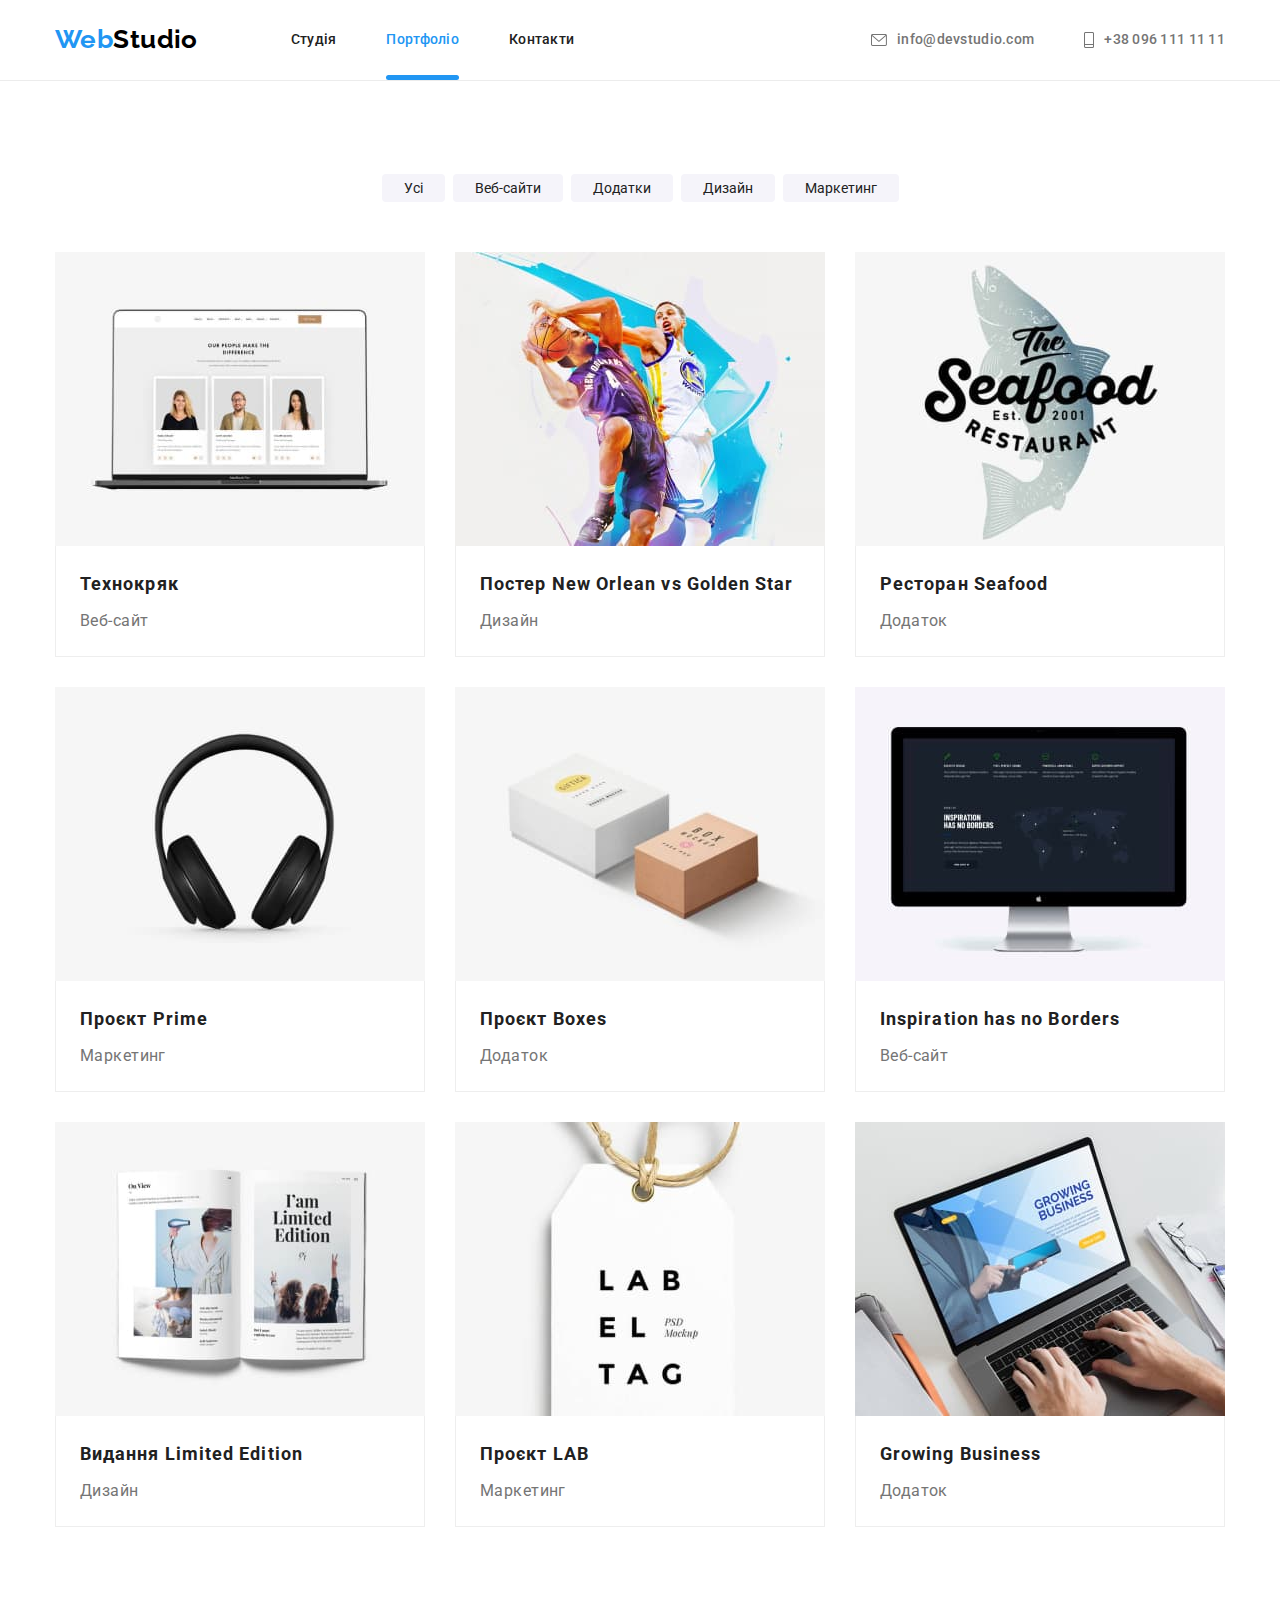
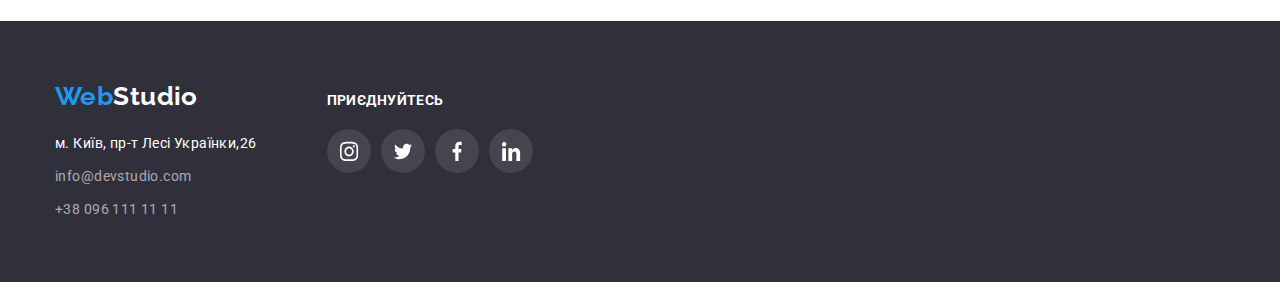
==== portfolio.html @ a3aaa092 "add html css" ====
<!DOCTYPE html>
<html lang="uk">

<head>
    <meta charset="UTF-8">
    <meta http-equiv="X-UA-Compatible" content="IE=edge">
    <meta name="viewport" content="width=device-width, initial-scale=1.0">
    <title> hw-05 </title>
    <link rel="preconnect" href="https://fonts.googleapis.com">
    <link rel="preconnect" href="https://fonts.gstatic.com" crossorigin>
    <link href="https://fonts.googleapis.com/css2?family=Raleway:wght@700&family=Roboto:wght@400;500;700;900&display=swap"
        rel="stylesheet">
    <link rel="stylesheet" href="https://cdnjs.cloudflare.com/ajax/libs/modern-normalize/1.1.0/modern-normalize.min.css">
    <link rel="stylesheet" href="./css/styles.css">
</head>

<body>
    <!-- шапка-->
        <header class="header">
           <div class="header-box conteiner">
            <a href="..." class="logo logo-height link"><span class="logo-blue">Web</span><span class="logo-black">Studio</span></a>
            <nav>
                <ul class="nav list">
                    <li class="item"><a href="./index.html" class="link link-header">Студія</a></li>
                    <li class="item"><a href="./portfolio.html" class="link current link-header">Портфоліо</a></li>
                    <li class="item"><a href="..." class="link link-header">Контакти</a></li>
                </ul>
            </nav>
        <ul class="contakt list">
            <li class="contakt-item"><a href="info@devstudio.com" class="heder-contact link-header link"> <svg class="meil-icon"
                        width="16px" height="12px">
                        <use href="./images/symbol-defs.svg#icon-envelope-hover">
            
                        </use>
                    </svg> info@devstudio.com</a></li>
            <li class="contakt-item"><a href="tel:to+380961111111" class="heder-contact link-header link"> <svg class="tel-icon"
                        width="10px" height="16px">
                        <use href="./images/symbol-defs.svg#icon-Vector">
            
                        </use>
                    </svg> +38 096 111 11 11</a></li>
        </ul>
           </div>
        </header>
    <!--унікальний контент-->
    <main>
       <section class="section">
        <h1 class="visually-hidden ">
            фільтер
        </h1>
       <div class="conteiner">
        <ul class="list button-box">
            <li class="button-item"><button class="button-secondary">Усі</button></li>
            <li class="button-item"><button class="button-secondary">Веб-сайти</button></li>
            <li class="button-item"><button class="button-secondary">Додатки</button></li>
            <li class="button-item"><button class="button-secondary">Дизайн</button></li>
            <li class="button-item"><button class="button-secondary">Маркетинг</button></li>
        </ul>
       </div>
        <div class="conteiner">
            <h2 class="visually-hidden ">галарея робіт</h2>
            <ul class="list gallery">
                <li class="gallery-item">
                    <a href="" class="gallery-link">
                        <div class="thumb"><img src="./images/a.jpg" width="370" alt="ноутбук з відображенням інтернет сторінки">
                            <div class="thumb-overlay"><p class="text-overlay">Ресурс пропонує комплексні пропозиції з різним рівнем функціоналу та сервісів. Все це дозволить
                                відвідувачу отримати
                                вичерпні відомості про компанію чи приватну особу.</p>
                            </div>
                        </div>
                        
                        
                        <div class="gallery-box">
                            <h3 class="title">Технокряк</h3>
                            <p class="gallery-text">Веб-сайт</p>
                           
                        </div>
                
                    </a>
                   
                </li>
                <li class="gallery-item">
                    <a href="" class="gallery-link">
                        <div class="thumb">
                            <img src="./images/img-b.jpg" width="370" alt="два баскетболіста в боротьбі за м'яч">
                        
                            <div class="thumb-overlay">
                                <p class="text-overlay">Ресурс пропонує комплексні пропозиції з різним рівнем функціоналу та сервісів. Все це
                                    дозволить
                                    відвідувачу отримати
                                    вичерпні відомості про компанію чи приватну особу.</p>
                            </div>
                        </div>
                    <div class="gallery-box">
                        <h3 class="title">Постер New Orlean vs Golden Star</h3>
                        <p class="gallery-text">Дизайн</p>
                    </div>
                    </a>
            
                </li>
            
                <li class="gallery-item">
                    <a href="" class="gallery-link">
                        <div class="thumb">
                            <img src="./images/img-c.jpg" width="370" alt="зображення з рибою ">
                            <div class="thumb-overlay">
                                <p class="text-overlay">Ресурс пропонує комплексні пропозиції з різним рівнем функціоналу та сервісів. Все це
                                    дозволить
                                    відвідувачу отримати
                                    вичерпні відомості про компанію чи приватну особу.</p>
                            </div>
                        </div>
                        
                    <div class="gallery-box">
                        <h3 class="title">Ресторан Seafood</h3>
                        <p class="gallery-text">Додаток</p>
                    </div>
                    </a>
            
                </li>
                <li class="gallery-item"> 
                    <a href="" class="gallery-link">
                        <div class="thumb">
                            <img src="./images/img-d.jpg" width="370" alt="слухавки">
                        <div class="thumb-overlay">
                        <p class="text-overlay">Ресурс пропонує комплексні пропозиції з різним рівнем функціоналу та сервісів. Все це
                            дозволить
                            відвідувачу отримати
                            вичерпні відомості про компанію чи приватну особу.</p>
                        </div>
                        </div>
                       
                    <div class="gallery-box">
                        <h3 class="title">Проєкт Prime</h3>
                        <p class="gallery-text">Маркетинг</p>
                    </div>
                    </a>
            
                </li>
                <li class="gallery-item">
                    <a href="" class="gallery-link">
                        <div class="thumb"><img src="./images/img-f.jpg" width="370" alt="дві коробки">
                        <div class="thumb-overlay">
                        <p class="text-overlay">Ресурс пропонує комплексні пропозиції з різним рівнем функціоналу та сервісів. Все це
                            дозволить
                            відвідувачу отримати
                            вичерпні відомості про компанію чи приватну особу.</p>
                        </div>
                        </div>
                        
                    <div class="gallery-box">
                        <h3 class="title">Проєкт Boxes</h3>
                        <p class="gallery-text">Додаток</p>
                    </div>
                    </a>
            
                </li>
                <li class="gallery-item">
                    <a href="" class="gallery-link">
                    <div class="thumb">
                    <img src="./images/img-i.jpg" width="370" alt="монітор">
                    <div class="thumb-overlay">
                    <p class="text-overlay">Ресурс пропонує комплексні пропозиції з різним рівнем функціоналу та сервісів. Все це
                        дозволить
                        відвідувачу отримати
                        вичерпні відомості про компанію чи приватну особу.</p>
                    </div>
                    </div>

                    <div class="gallery-box">
                        <h3 class="title">Inspiration has no Borders</h3>
                        <p class="gallery-text">Веб-сайт</p>
                    </div>
                    </a>
            
                </li>
                <li class="gallery-item">
                    <a href="" class="gallery-link">
                        <div class="thumb">
                            <img src="./images/img-g.jpg" width="370" alt="розгорнута книга з контекстом">
                        <div class="thumb-overlay">
                        <p class="text-overlay">Ресурс пропонує комплексні пропозиції з різним рівнем функціоналу та сервісів. Все це
                            дозволить
                            відвідувачу отримати
                            вичерпні відомості про компанію чи приватну особу.</p>
                        </div>
                        </div>
                        
                    <div class="gallery-box">
                        <h3 class="title">Видання Limited Edition</h3>
                        <p class="gallery-text">Дизайн</p>
                    </div>
                    </a>
            
                </li>
                <li class="gallery-item">
                    <a href="" class="gallery-link">
                        <div class="thumb">
                        <img src="./images/img-j.jpg" width="370" alt="бірка з написом">
                        <div class="thumb-overlay">
                        <p class="text-overlay">Ресурс пропонує комплексні пропозиції з різним рівнем функціоналу та сервісів. Все це
                            дозволить
                            відвідувачу отримати
                            вичерпні відомості про компанію чи приватну особу.</p>
                        </div>
                        </div>
                        
                    <div class="gallery-box">
                        <h3 class="title">Проєкт LAB</h3>
                        <p class="gallery-text">Маркетинг</p>
                    </div>
                    </a>
            
                </li>
                <li class="gallery-item">
                    <a href="" class="gallery-link">
                        <div class="thumb">
                        <img src="./images/img-k.jpg" width="370" alt="ноутбук з розміщеними на клавіатурі руками">
                        <div class="thumb-overlay">
                        <p class="text-overlay">Ресурс пропонує комплексні пропозиції з різним рівнем функціоналу та сервісів. Все це
                            дозволить
                            відвідувачу отримати
                            вичерпні відомості про компанію чи приватну особу.</p>
                        </div>
                        </div>
                        
                    <div class="gallery-box">
                        <h3 class="title">Growing Business</h3>
                        <p class="gallery-text">Додаток</p>
                    </div>
                    </a>
            
                </li>
            </ul>
        </div>
       
       </section>
    </main>
    <!--футер -->
    <footer class="footer footer-box">
        <div class="conteiner conteiner-box">
            <div class="adress-box">
                <a href="..." class="logo logo-footer link"><span class="logo-blue">Web</span><span
                    class="logo-white">Studio</span></a>
            <address class="address footer">
                <ul class="footer-list list">
                    <li class="footer-items"><a href="м.Київ,пр-тЛесіУкраїнки,26" class="footer link">м. Київ, пр-т Лесі
                            Українки,26</a></li>
                    <li class="footer-items"><a href="info@devstudio.com" class="contact-footer link">info@devstudio.com</a>
                    </li>
                    <li class="tel"><a href="tel:to+380961111111" class="contact-footer link">+38 096 111 11 11</a></li>
                </ul>
            </address>
            </div>
                    
                    
                <div class="list-box">
                    <h3 class="title-icon">приєднуйтесь</h3>
                
                
                
                    <ul class="list list-icons">
                        <li class="item-icon"><a href="" aria-label="посилання на instagram" class="link twitter-link"><svg class="twitter" width="20px"
                                    height="20px">
                                    <use href="./images/symbol-defs.svg#icon-instagram-2">
                
                                    </use>
                                </svg></a></li>
                        <li class="item-icon"><a href="" aria-label="посилання на instagram" class="link twitter-link"><svg class="twitter" width="20px"
                                    height="20px">
                                    <use href="./images/symbol-defs.svg#icon-twitter-1">
                
                                    </use>
                                </svg></a></li>
                        <li class="item-icon"><a href="" aria-label="посилання на fecebook" class="link twitter-link"><svg class="twitter" width="20px"
                                    height="20px">
                                    <use href="./images/symbol-defs.svg#icon-facebook-1">
                
                                    </use>
                                </svg></a></li>
                        <li class="item-icon"><a href="" aria-label="посилання на fecebook" class="link twitter-link"><svg class="twitter" width="20px"
                                    height="20px">
                                    <use href="./images/symbol-defs.svg#icon-linkedin-1">
                
                                    </use>
                                </svg></a></li>
                    </ul>
                </div>
                    
                
            </div>
           
            
        
        
            </div>
    </footer>
    </body>
    
    </html>
---- css/styles.css ----
:root{
    --pramary-text-color: #212121;
    --secondary-text-color:#757575;
    --accent-text-color:#2196F3;
    --white-text-color:#FFFFFF;
    --web-info-color: rgba(255, 255, 255, 0.6);
    --logo-text-color: #000000;
    --hero-background-color:#2F303A;
    --button-background: #F5F4FA;
    --icon-fill-color:#AFB1B8;
    --border-gallery-color:#EEEEEE;
    --icon-background-color:rgba(255, 255, 255, 10%);

}


.list {
    list-style: none;

}
.link{
   text-decoration: none;
   
}

   h1,h2,h3,p,ul{
    margin-bottom: 0;
    margin-top: 0;
    padding-left: 0px;
    padding-top: 0px;
    padding-right: 0px;
    padding-bottom: 0px;
   }

   img {
       display: block;
       max-width: 100%;
       height: auto;
       
}
  

/* основний колір #212121; */
/* другорядний колір  #757575; */
/* акцент #2196F3; */
/* білий #FFFFFF; */
body{

        padding-top: 80px;

    font-size: 14px;
    letter-spacing: 0.03em;
    font-family: Roboto, sans-serif;

    background: var(--white-text-color); 
    color: var(--pramary-text-color);

}

/* logo */

.logo-box{
    display: flex;
}

.logo-height{
    display: block;

    padding-top: 24px;
    padding-bottom: 25px;
}

.logo{
    margin-right: 93px;

    font-family: 'Raleway',sans-serif;
    font-weight: 700;
    font-size: 26px;
    line-height: 1.19;
}



.logo-blue{
    color: var(--accent-text-color);

}

.logo-black{

        color:var(--logo-text-color)
}
.logo-white{
        display: inline-block;
        color: var(--white-text-color);
    
}


/* nav */



.nav{
        display: flex;    

        font-weight: 500;
        font-size: 14px;
        line-height: 1.14;
        letter-spacing: 0.02em;


} 

.nav .item:not(:last-child){
        margin-right: 50px;
}

.nav .link.current{
        color: var(--accent-text-color)
}

.current{
        position: relative;
}

.current::after{

        content:"" ;
        display: block;
        width: 100%;
        height: 5px;
        background-color:var(--accent-text-color);

        position: absolute;
        left: 0;
        bottom: 0 ;
        border-radius: 4px;
        

}


.link{
    
        color: var(--pramary-text-color);

}

.link-header{
       transition-property: color;
       transition-duration: 250ms; 
       transition-timing-function: cubic-bezier(0.4, 0, 0.2, 1);
        display: flex;
        align-items: center;
        padding-top: 32px;
        padding-bottom: 32px;


        
}

.link:hover,
.link:focus{
        color: var(--accent-text-color);
       
}
/*heder*/
.header{
        border-bottom: 1px solid #ECECEC;
        position: fixed;
        z-index: 1;
        width: 100%;
        min-height: 80px;
        top: 0;
        left: 0;
        background: var(--white-text-color);
              
} 

.header-box{
    align-items: center;
    display: flex;
}

.contakt{
    
margin-left: auto;
    display: flex;
    justify-content: center;
    align-items: center;

}
.contakt-item:not(:last-child){
    margin-right: 50px;
}


.heder-contact{

        font-weight: 500;
        font-size: 14px;
        line-height: 1.14;
        letter-spacing: 0.02em;

        color: var(--secondary-text-color);

}


.heder-contact:not(:last-child){
    margin-right: 50px;
}

.heder-contact:hover,.heder-contact:focus{
        
       color: var(--accent-text-color);
}

.meil-icon{
       
        display: inline-block;
        margin-right: 10px;
        fill: currentColor;
}


.tel-icon{
    margin-right: 10px;
    fill: currentColor; 
    
}





/* section */



.section {
        padding-top: 94px;
        padding-bottom: 94px;
}

/* section-hero */

.hero {
       
        padding-top: 200px;
        padding-bottom: 200px;
        text-align: center;

        background: var(--hero-background-color);
        background-image: linear-gradient(to right,
        rgba(47, 48, 58, 0.4),
        rgba(47, 48, 58, 0.4)), url(../images/hero.jpg);
        background-repeat: no-repeat;
        margin-left: auto;
        margin-right: auto;
        background-position:center;

        max-width: 1600px;

}

.hero-title{
        margin-bottom: 30px;
        max-width: 696px;
        margin-left: auto;
        margin-right: auto;

        font-weight: 900;
        font-size: 44px;
        line-height: 1.36;
        letter-spacing: 0.06em;
        
        text-transform: uppercase;
    color: var(--white-text-color);
    
}

.button {
        display: inline-block;
        min-width: 216px;
        height: 50px;
        border: 0px;
        border-radius: 4px;
        padding: 10px 32px;
        text-align: center;

        cursor: pointer;
        font-family: inherit;
        font-weight: 700;
        font-size: 16px;
        line-height: 1.87;
        letter-spacing: 0.06em;

        color: var(--white-text-color);
        background-color: var(--accent-text-color);
    
}

.close-button{
        position: absolute;
        top: 0;
        right: 0;
        width: 30px;
        height: 30px;

        display: flex;
        justify-content: center;
        align-items: center;
        padding: 0;
        margin-top: 8px;
        margin-right: 8px;

        background-color: var(--white-text-color);
        border:1px solid rgba(0, 0, 0, 0.1);
        border-radius: 50%;
        
}

.backdrop{
       position: fixed;
       top: 0;
       left: 0;
       width: 100%;
       height:100%;
       background-color: rgba(0, 0, 0, 0.2);
       transition: opacity 250ms cubic-bezier(0.4, 0, 0.2, 1);  ; 

}

.backdrop.is-hidden{
        opacity: 0;
        pointer-events: none;
}

.backdrop.is-hidden .modal{
        transform: translate(-50%, -50%) scale(0);
}

.modal{
        position: absolute;
        top: 50%;
        left: 50%;
        transform: translate(-50%, -50%);
        padding: 30px;
        
        min-width: 528px;
        min-height: 581px;
        background-color: var(--white-text-color);
        box-shadow: 0px 1px 3px rgba(0, 0, 0, 0.12), 
        0px 1px 1px rgba(0, 0, 0, 0.14),
         0px 2px 1px rgba(0, 0, 0, 0.2);
        border-radius: 4px;

        transform: translate(-50%, -50%) scale(1);
        transition: 250ms cubic-bezier(0.4, 0, 0.2, 1);



        
}

.close-icon{
        display: flex;
        justify-content: center;
        align-items: center;

        
}

/* section */



.section-item{
    width: 270px;
}

.section-item:not(:last-child){
    margin-right: 30px;
}

.box{
   display: flex;
}


.visually-hidden{
        position: absolute;
        white-space: nowrap;
        width: 1px;
        height: 1px;
        overflow: hidden;
        border: 0;
        padding: 0;
        clip: rect(0 0 0 0);
        clip-path: inset(50%);
        margin: -1px;
}

.section-title{
        margin-bottom: 10px;

        font-weight: 700;
        font-size: 14px;
        line-height: 1.14;
        text-transform: uppercase;
       
}

.section-text{
        font-size: 14px;
        line-height: 1.71;

        color: var(--secondary-text-color);
}
     

.laine-div{  
      display: flex;
      background:var(--button-background);
      width: 270px;
      height: 120px; 
      align-items: center;
      justify-content: center; 
      margin-bottom: 30px;   
}

.laine-icon{
        fill: var(--pramary-text-color);
}




/* work */

.work-padding{
        padding-top: 0;
}

.work-item:not(:last-child){
    margin-right: 30px;
}

.work-box{   
    display: flex;
}

.work-title{
        margin-bottom: 50px;
       
        font-weight: 700;
        font-size: 36px;
        line-height: 1.16;
        text-align: center;      
}

.thumb-work{
        position: relative;
}
.work-text{
        position: absolute;
        bottom: 0;
        left: 0;
        width: 100%;
        height: 70px;
        padding: 27px 0;
        background: rgba(47, 48, 58, 0.8);
}
.work-desc{
                font-weight: 700;
                font-size: 14px;
                line-height: 1.14;
                text-align: center;
                letter-spacing: 0.03em;
                text-transform: uppercase;
                color: #FFFFFF;
}
/* team */


.team{
        background: var(--button-background);
}


.team-box{
    display: flex;
    

}

/* team-contakt */
.team-contakt{
       
        display:flex;
     

        
}

.link-icon{
       
        transition-property: background-color,color;
        transition-duration: 250ms;
        transition-timing-function: cubic-bezier(0.4, 0, 0.2, 1);

        display: flex;
        align-items: center;
        justify-content: center;
       width: 100%;
       height: 100%;
       border-radius: 50%;
        color:var(--icon-fill-color);
        
      
}
.link-icon:hover, .link-icon:focus{
        background-color: var(--accent-text-color);
        color: var(--white-text-color);
}



.icon-team {
      
       fill:currentColor;    
}


.team-item{
        margin-right: 10px;
        width: 44px;
        height: 44px;
}

.team-items{
        
       margin-right: 30px;
        background: var(--white-text-color);
}

.team-shadow{
        box-shadow: 0px 1px 3px rgba(0, 0, 0, 0.12), 0px 1px 1px rgba(0, 0, 0, 0.14), 0px 2px 1px rgba(0, 0, 0, 0.2);
                border-radius: 0px 0px 4px 4px;
}

.team-items:last-child{
        margin-right: 0px;
}

.team-item:last-child {
        margin-right: 0px;
}




.contakt-box{
        display: flex;
        justify-content: center;
        
}
       





.team-list{
    
    padding-top: 30px;
    padding-bottom: 30px;
    text-align: center;
}

.team-title{
        margin-bottom: 50px;
        
        font-weight: 700;
        font-size: 36px;
        line-height: 1.16;
        text-align: center;
    
   
}
.subtitle-team{
        font-weight: 500;
        font-size: 16px;
        line-height: 1.18;
        text-align: center;
        margin-bottom: 10px;
}
.subtitle-text{
        font-size: 16px;
        line-height: 1.18;
        text-align: center;
        margin-bottom: 16.79px;

        color: var(--secondary-text-color);
}

/* regular customers */

.customers-title{
        margin-bottom: 50px;
        text-align: center;
        font-weight: 700;
        font-size: 36px;
        line-height: 1.16;
        letter-spacing: 0.03em;
}

.customers{
        
       
        display: flex;
        justify-content: space-between;
     
}

.customers-items{
 margin-right: 30px;       
}

.customers-items:last-child{ 

        margin-right: 0px;
}



.icon-customers{
        display: inline-block;
       fill: currentColor;
}

.customers-link{
        transition-property:border, color;
        transition-duration: 250ms;
        transition-timing-function: cubic-bezier(0.4, 0, 0.2, 1);

       display: flex;
       align-items: center ;
       justify-content: center;
       
        width: 170px;
        height: 90px;
        color: var(--icon-fill-color);
        border: 1px solid var(--icon-fill-color); 
        border-radius: 4px;
}
.customers-link:hover, .customers-link:focus{
        color: var(--accent-text-color);
        border: 1px solid var(--accent-text-color);
}











/* footer */

.footer {
        font-size: 14px;
        line-height: 1.71;

        color: var(--white-text-color);
        background-color: var(--hero-background-color);
}

.footer-box{
        padding-top: 60px;
        padding-bottom: 60px;
}

.footer-items {
        display: block;
        margin-bottom: 9px;

}
.tel{
        display: inline-block;


}
.logo-footer{
        display: inline-block;
        margin-right: 0;
        margin-bottom: 20px;
    
    }

.address-link{

        transition-property: color;
        transition-duration: 250ms;
        transition-timing-function: cubic-bezier(0.4, 0, 0.2, 1);

}

.address-link:hover, .address-link:focus{
        color: var(--accent-text-color);
}

 


.contact-footer{
        transition-property: color;
        transition-duration: 250ms;
        transition-timing-function: cubic-bezier(0.4, 0, 0.2, 1);
        font-size: 14px;
        line-height: 1.71;
        color: var(--web-info-color);

}

 .contact-footer:hover, .contact-footer:focus{
        color: var(--accent-text-color);
       
 }

.address{
       
        font-style: normal;

}

/*              svg-icon-footer */
.twitter {
        display: inline-block;
        fill:var(--white-text-color);
        

}

.twitter-link:hover, .twitter-link:focus {
        background-color: var(--accent-text-color);
}

.twitter-link {

        transition-property: background-color;
        transition-duration: 250ms;
        transition-timing-function: cubic-bezier(0.4, 0, 0.2, 1);
        display: flex;
        justify-content: center;
        align-items: center;
        width:100% ;
        height:100% ;
        border-radius: 50%;
        background-color: var(--icon-background-color);

}


.title-icon{
        display: block;
        
        font-weight: 700;
        font-size: 14px;
        line-height:1.14;
        letter-spacing: 0.03em;
        text-transform: uppercase;

        margin-bottom: 20px;
}

.conteiner-box{
        display: flex;
        align-items: baseline;
}


.adress-box{
       
    margin-right: 70px;    
         
   
   }

.list-icons{

        display: flex;
}
.item-icon{
        margin-right: 10px;
        width: 44px;
        height: 44px;
}

.item-icon:last-child{
        margin: 0;
}



            /* portfolio */
.title{
        font-weight: 700;
        font-size: 18px;
        line-height: 2.0;
        letter-spacing: 0.06em;
        margin-bottom: 4px;
    }

.gallery-item{
    width: calc((100% - 2 * 30px)/3);
    margin-right: 30px;
    margin-bottom: 30px;
}


.gallery-item:nth-child(3n){
    margin-right: 0;
} 

.gallery-item:nth-child(n+7){
        margin-bottom: 0;
}

.gallery-box{
    border-left: 1px solid var(--border-gallery-color);
    border-right: 1px solid var(--border-gallery-color);
    border-bottom: 1px solid var(--border-gallery-color);
    padding: 20px 24px;
}
 

.gallery{
    display: flex;
    flex-wrap: wrap;
}
.gallery-text{
        font-size: 16px;
        line-height: 1.87;
        color: var(--secondary-text-color)
}

.gallery-link{
        display: inline-block;
        text-decoration: none;
        color: currentColor;

        transition-property: box-shadow;
                transition-duration: 250ms;
                transition-timing-function: cubic-bezier(0.4, 0, 0.2, 1);

}

.gallery-link:hover, .gallery-link:focus {
        
        box-shadow: 0px 1px 1px rgba(0, 0, 0, 0.12), 
        0px 4px 4px rgba(0, 0, 0, 0.06), 
        1px 4px 6px rgba(0, 0, 0, 0.16);
      

}

.gallery-link:hover .thumb-overlay{
transform: translateY(0%);
        opacity: 1;
}
.gallery-link:focus .thumb-overlay{
        transform: translateY(0%);
                opacity: 1;
}

.thumb{
       position: relative;
        overflow: hidden;

}   




.thumb-overlay{
        
       position: absolute;
        top: 0;
        left: 0;
        width: 100%;
        height: 100%;
        display: flex;
        justify-content: center;
        align-items: center;
       
        background: rgba(33, 150, 243, 0.9);
        
        opacity: 0;
        transform: translateY(100%);

                
                transition-duration: 250ms;
                transition-timing-function: cubic-bezier(0.4, 0, 0.2, 1);
        
} 

.text-overlay{
        font-weight: 400;
                font-size: 18px;
                line-height: 1.55;
                letter-spacing: 0.03em;
                
                padding: 63px 24px;

                color: #FFFFFF;

}




        
       






/* button */

.button-box{
    justify-content: center;
    margin-bottom: 50px;
    display: flex;
}

.button-item:not(:last-child){
    margin-right: 8px;
}

.button:hover, .button:focus{
        color: var(--white-text-color);
        
}



.button-secondary{
        transition-property: background-color,color,box-shadow;
        transition-duration: 250ms;
        transition-timing-function: cubic-bezier(0.4, 0, 0.2, 1);

        cursor: pointer;
        margin: 0;
        border: 0;
        padding: 6px 22px;
        display: inline-block;
        border-radius: 4px;

        color: var(--pramary-text-color);
        background: var(--button-background);
    
}   


.button-secondary:hover{
        color: var(--white-text-color);
        background-color: var(--accent-text-color);
        box-shadow: 0px 3px 1px rgba(0, 0, 0, 0.1), 0px 1px 2px rgba(0, 0, 0, 0.08), 0px 2px 2px rgba(0, 0, 0, 0.12);
}
.button-secondary:focus{
        color: var(--white-text-color);
        background: var(--accent-text-color);
        box-shadow: 0px 3px 1px rgba(0, 0, 0, 0.1), 0px 1px 2px rgba(0, 0, 0, 0.08), 0px 2px 2px rgba(0, 0, 0, 0.12);

}

.conteiner{
        width: 1200px;
        padding-left: 15px;
        padding-right: 15px;
        margin: 0 auto ;
}
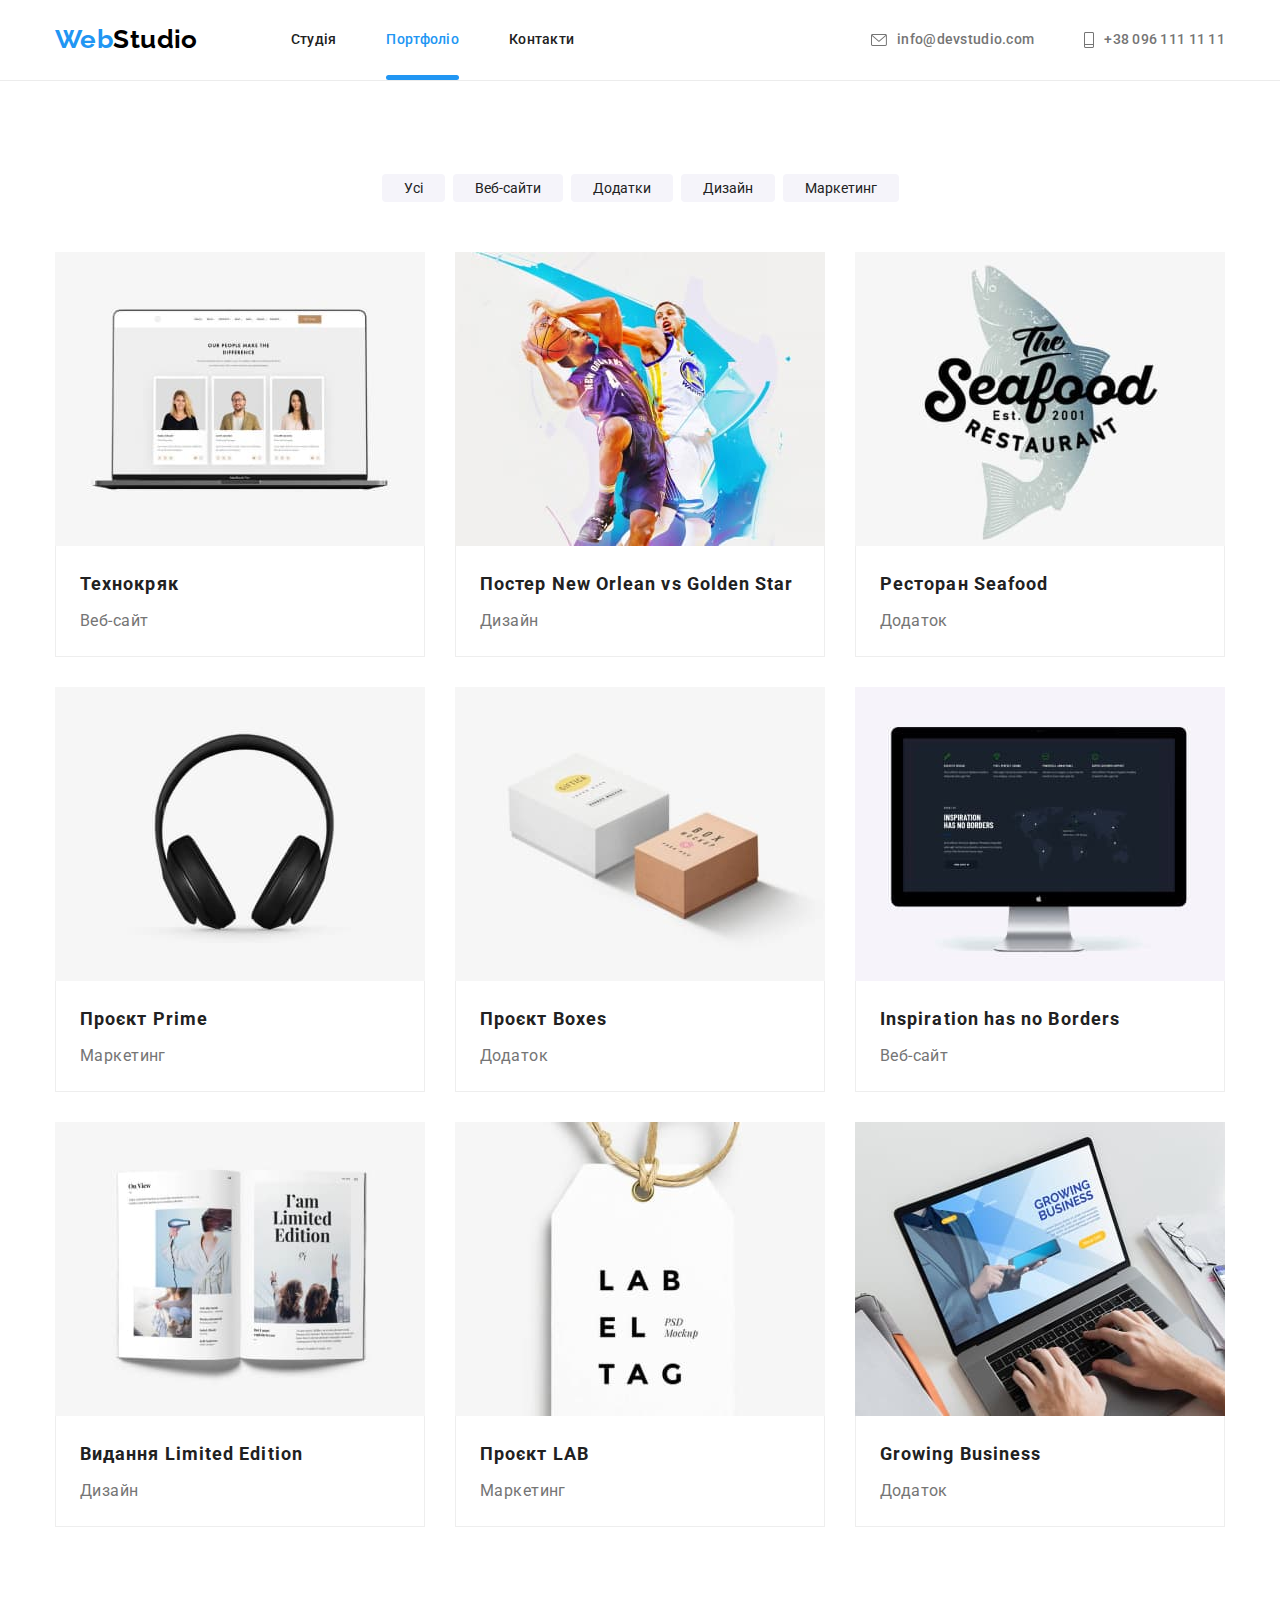
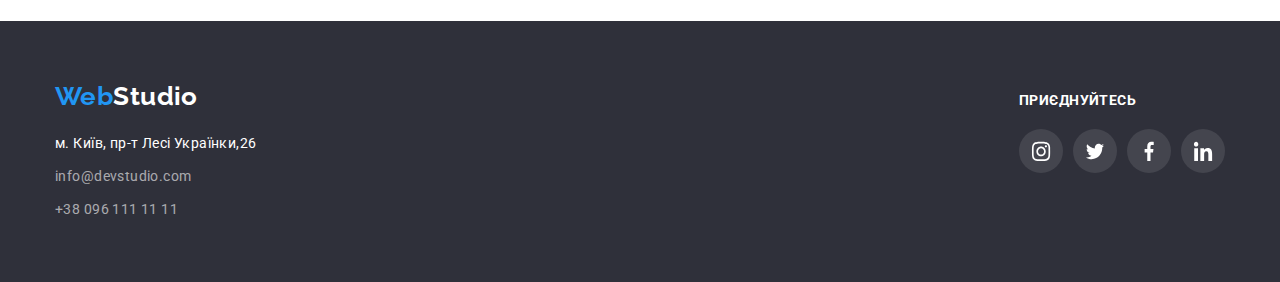
==== commit 1d49ef49: "add form" ====
--- a/portfolio.html
+++ b/portfolio.html
@@ -5,7 +5,7 @@
     <meta charset="UTF-8">
     <meta http-equiv="X-UA-Compatible" content="IE=edge">
     <meta name="viewport" content="width=device-width, initial-scale=1.0">
-    <title> hw-05 </title>
+    <title> hw-06 </title>
     <link rel="preconnect" href="https://fonts.googleapis.com">
     <link rel="preconnect" href="https://fonts.gstatic.com" crossorigin>
     <link href="https://fonts.googleapis.com/css2?family=Raleway:wght@700&family=Roboto:wght@400;500;700;900&display=swap"
--- a/css/styles.css
+++ b/css/styles.css
@@ -11,7 +11,7 @@
     --icon-fill-color:#AFB1B8;
     --border-gallery-color:#EEEEEE;
     --icon-background-color:rgba(255, 255, 255, 10%);
-
+    --form-backgraund-buttom:#188CE8;
 }
 
 
@@ -316,12 +316,27 @@
         padding: 0;
         margin-top: 8px;
         margin-right: 8px;
+        cursor: pointer;
 
         background-color: var(--white-text-color);
         border:1px solid rgba(0, 0, 0, 0.1);
         border-radius: 50%;
         
 }
+
+.icon-close{
+        
+        display: inline-block;
+        width: 11px;
+        height: 11px;
+        color: currentColor;        
+}
+
+
+.close-button:hover{
+        fill: var(--accent-text-color);
+}
+
 
 .backdrop{
        position: fixed;
@@ -348,10 +363,12 @@
         top: 50%;
         left: 50%;
         transform: translate(-50%, -50%);
-        padding: 30px;
-        
-        min-width: 528px;
-        min-height: 581px;
+        padding-left: 41px;
+        padding-top: 40px;
+        padding-right: 39px;
+        
+        width: 528px;
+        height: 581px;
         background-color: var(--white-text-color);
         box-shadow: 0px 1px 3px rgba(0, 0, 0, 0.12), 
         0px 1px 1px rgba(0, 0, 0, 0.14),
@@ -359,18 +376,88 @@
         border-radius: 4px;
 
         transform: translate(-50%, -50%) scale(1);
-        transition: 250ms cubic-bezier(0.4, 0, 0.2, 1);
-
-
-
-        
+        transition: 250ms cubic-bezier(0.4, 0, 0.2, 1);       
 }
 
 .close-icon{
         display: flex;
         justify-content: center;
-        align-items: center;
-
+        align-items: center;    
+}
+
+.modal-text{
+                font-weight: 700;
+                font-size: 20px;
+                line-height: 1.15;
+                text-align: center;
+                letter-spacing: 0.03em;
+
+                display: block;
+                margin-bottom: 12px;
+}
+
+.form-box{
+                margin-bottom: 10px;
+                display: flex;
+                flex-direction: column;
+              
+                
+}
+
+.form-label{
+        font-size: 12px;
+        line-height: 1.16;
+        letter-spacing: 0.01em;
+        color: var(--secondary-text-color);
+}
+
+.form-input{
+        padding: 0;
+        margin: 0;
+        height: 40px;
+        border: 1px solid rgba(33, 33, 33, 0.2);
+        border-radius: 4px;
+}
+
+.label-checkbox{
+        font-size: 14px;
+        line-height: 1.71;
+        margin-bottom: 30px;
+        display: inline-block;
+}
+
+.link-checkbox{
+        color: var(--accent-text-color);
+
+}
+
+.submit-modal{
+        font-weight: 700;
+        font-size: 16px;
+        line-height: 1.87;
+        letter-spacing: 0.06em;
+
+        width: 200px;
+        height: 50px;
+        padding: 10px 52px;
+        cursor: pointer;    
+
+        background:var(--form-backgraund-buttom);
+        color: var(--white-text-color);
+
+        box-shadow: 0px 4px 4px rgba(0, 0, 0, 0.15);
+        border-radius: 4px;
+        border: 0px;
+}
+
+.form-checkbox{
+
+        text-align: center;
+}
+
+.comment-form{
+        height: 120px;
+        padding: 0px;
         
 }
 
@@ -740,6 +827,89 @@
 
 }
 
+                /* subscription */
+.subscription-text{
+
+                padding-bottom: 20px;
+                
+                font-weight: 700;
+                font-size: 14px;
+                line-height: 1.14;
+                letter-spacing: 0.03em;
+                text-transform: uppercase;
+                display: block;
+                
+                
+                
+
+}
+
+.subscription{
+       
+margin-left: 93px;
+align-content: flex-end;
+}
+
+.subscription-emeil{
+        width: 358px;
+        height: 50px;
+        border: 1px solid rgba(255, 255, 255, 0.3);
+        border-radius: 4px;
+        background: var(--hero-background-color);
+        color: #FFFFFF;
+
+        padding-left:16px;
+
+}
+
+
+
+.button-subscription{
+        position: relative;
+        padding-left: 0;
+        padding-right: 0;
+        min-width: 200px;
+        border:transparent;
+        height: 50px;
+        background: var(--accent-text-color);
+        color: var(--white-text-color);
+        box-shadow: 0px 4px 4px rgba(0, 0, 0, 0.15);
+                border-radius: 4px;
+}
+
+
+.label-text{
+        display: inline-block;
+        padding-left: 28px;
+        padding-right: 62px;
+
+        font-weight: 700;
+        font-size: 16px;
+        line-height: 1.87;
+        letter-spacing: 0.06em;
+        
+}
+.icon-subscription{
+
+        position: absolute;
+        top: 50%;
+        right: 28px;
+        transform: translateY(-50%);
+        
+        display: inline-block;
+        width: 24px;
+        height: 24px;
+        fill: var(--white-text-color);
+        
+       
+        
+
+}
+
+
+
+
+
 /*              svg-icon-footer */
 .twitter {
         display: inline-block;
@@ -783,6 +953,7 @@
 .conteiner-box{
         display: flex;
         align-items: baseline;
+        justify-content: space-between;
 }
 
 
